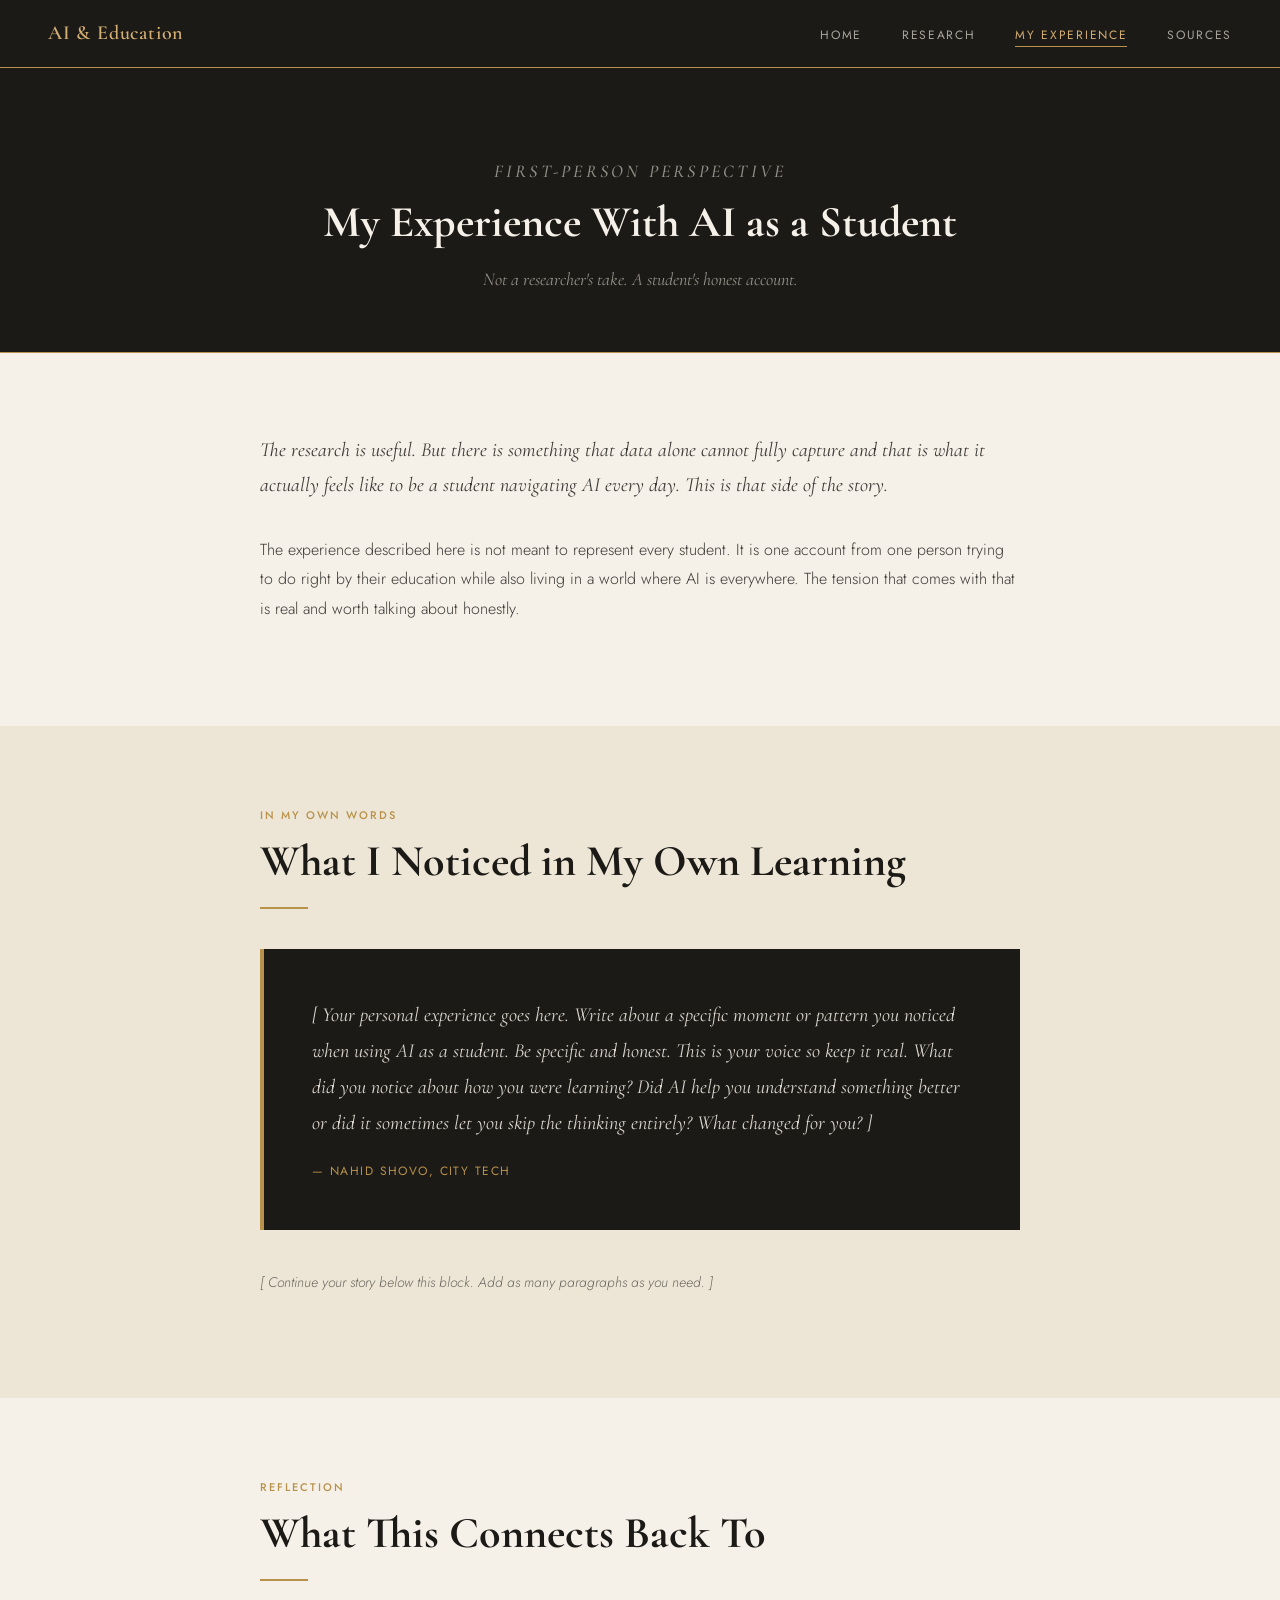
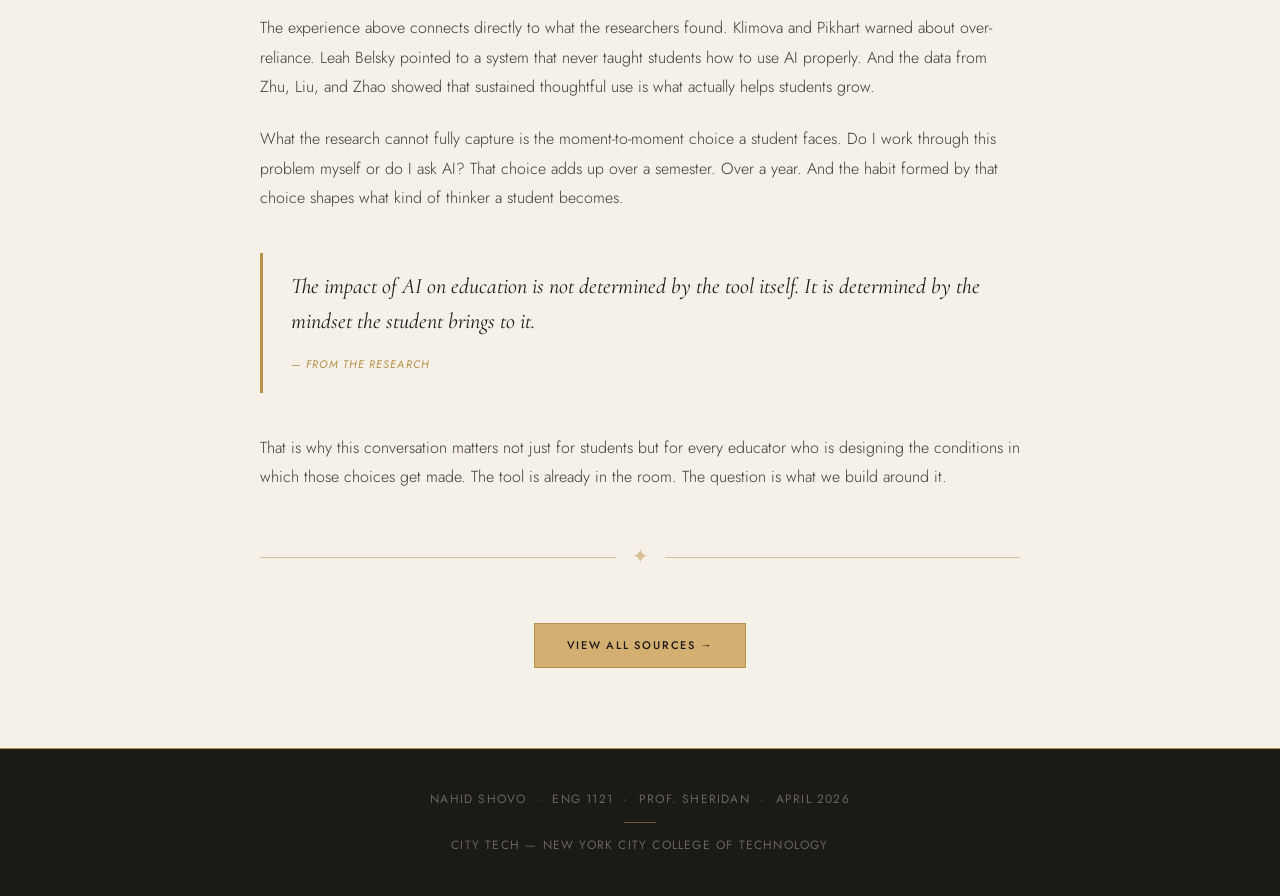
==== personal.html @ d8b07739 "website" ====
<!DOCTYPE html>
<html lang="en">
<head>
  <meta charset="UTF-8" />
  <meta name="viewport" content="width=device-width, initial-scale=1.0" />
  <title>AI & Education — My Experience</title>
  <link rel="stylesheet" href="style.css" />
</head>
<body>

  <nav>
    <a href="index.html" class="nav-brand">AI &amp; Education</a>
    <ul class="nav-links">
      <li><a href="index.html">Home</a></li>
      <li><a href="research.html">Research</a></li>
      <li><a href="personal.html" class="active">My Experience</a></li>
      <li><a href="sources.html">Sources</a></li>
    </ul>
  </nav>

  <main>

    <!-- PAGE HEADER -->
    <div class="page-header">
      <p class="eyebrow">First-Person Perspective</p>
      <h1 class="page-title">My Experience With AI as a Student</h1>
      <p>Not a researcher's take. A student's honest account.</p>
    </div>

    <!-- INTRO -->
    <section class="section">
      <div class="section-inner">

        <p class="lead-text">
          The research is useful. But there is something that data alone cannot fully
          capture and that is what it actually feels like to be a student navigating AI
          every day. This is that side of the story.
        </p>

        <p class="body-text">
          The experience described here is not meant to represent every student. It is one
          account from one person trying to do right by their education while also living
          in a world where AI is everywhere. The tension that comes with that is real
          and worth talking about honestly.
        </p>

      </div>
    </section>

    <!-- PERSONAL WRITING BLOCK -->
    <section class="section section-bg-parchment">
      <div class="section-inner">

        <p class="eyebrow">In My Own Words</p>
        <h2 class="page-title">What I Noticed in My Own Learning</h2>
        <div class="title-rule"></div>

        <!-- 
          ╔══════════════════════════════════════════════════════════╗
          ║  THIS IS YOUR SECTION — WRITE YOUR OWN EXPERIENCE HERE  ║
          ║  Replace the placeholder text between the <p> tags.     ║
          ╚══════════════════════════════════════════════════════════╝
        -->

        <div class="experience-block">
          <p>
            [ Your personal experience goes here. Write about a specific moment or pattern
            you noticed when using AI as a student. Be specific and honest. This is your
            voice so keep it real. What did you notice about how you were learning?
            Did AI help you understand something better or did it sometimes let you skip
            the thinking entirely? What changed for you? ]
          </p>
          <div class="author-tag">— Nahid Shovo, City Tech</div>
        </div>

        <!-- 
          You can add more paragraphs below after you write your experience.
          Example:

          <p class="body-text">
            The first time I realized AI was changing something about how I studied...
          </p>

          <p class="body-text">
            What I started doing differently after that was...
          </p>
        -->

        <p class="body-text" style="color:var(--ink-muted); font-style:italic; font-size:14px; margin-top:1rem;">
          [ Continue your story below this block. Add as many paragraphs as you need. ]
        </p>

      </div>
    </section>

    <!-- REFLECTION SECTION -->
    <section class="section">
      <div class="section-inner">

        <p class="eyebrow">Reflection</p>
        <h2 class="page-title">What This Connects Back To</h2>
        <div class="title-rule"></div>

        <p class="body-text">
          The experience above connects directly to what the researchers found. Klimova and
          Pikhart warned about over-reliance. Leah Belsky pointed to a system that never
          taught students how to use AI properly. And the data from Zhu, Liu, and Zhao
          showed that sustained thoughtful use is what actually helps students grow.
        </p>

        <p class="body-text">
          What the research cannot fully capture is the moment-to-moment choice a student
          faces. Do I work through this problem myself or do I ask AI? That choice adds
          up over a semester. Over a year. And the habit formed by that choice shapes
          what kind of thinker a student becomes.
        </p>

        <div class="pull-quote">
          <p>The impact of AI on education is not determined by the tool itself. It is determined by the mindset the student brings to it.</p>
          <cite>— From the research</cite>
        </div>

        <p class="body-text">
          That is why this conversation matters not just for students but for every educator
          who is designing the conditions in which those choices get made. The tool is
          already in the room. The question is what we build around it.
        </p>

        <div class="ornament-rule"><span>✦</span></div>

        <div style="text-align:center; margin-top:1rem;">
          <a href="sources.html" class="btn-nav">View All Sources →</a>
        </div>

      </div>
    </section>

  </main>

  <footer>
    <p>Nahid Shovo &nbsp;·&nbsp; ENG 1121 &nbsp;·&nbsp; Prof. Sheridan &nbsp;·&nbsp; April 2026</p>
    <div class="footer-rule"></div>
    <p>City Tech — New York City College of Technology</p>
  </footer>

</body>
</html>
---- style.css ----
@import url('https://fonts.googleapis.com/css2?family=Cormorant+Garamond:ital,wght@0,400;0,600;0,700;1,400;1,600&family=Jost:wght@300;400;500&display=swap');

*, *::before, *::after { box-sizing: border-box; margin: 0; padding: 0; }

:root {
  --cream: #F5F0E8;
  --parchment: #EDE6D6;
  --ink: #1C1A17;
  --ink-soft: #3D3A35;
  --ink-muted: #6B6760;
  --gold: #B8924A;
  --gold-light: #D4AF72;
  --gold-pale: #F0E6CC;
  --rule: rgba(28,26,23,0.15);
  --nav-h: 68px;
}

html { scroll-behavior: smooth; }

body {
  font-family: 'Jost', sans-serif;
  background: var(--cream);
  color: var(--ink);
  font-size: 16px;
  line-height: 1.75;
  min-height: 100vh;
}

/* ── NAV ── */
nav {
  position: fixed;
  top: 0; left: 0; right: 0;
  height: var(--nav-h);
  background: var(--ink);
  display: flex;
  align-items: center;
  justify-content: space-between;
  padding: 0 3rem;
  z-index: 100;
  border-bottom: 1px solid var(--gold);
}

.nav-brand {
  font-family: 'Cormorant Garamond', serif;
  font-size: 20px;
  font-weight: 600;
  color: var(--gold-light);
  letter-spacing: 0.04em;
  text-decoration: none;
}

.nav-links {
  display: flex;
  gap: 2.5rem;
  list-style: none;
}

.nav-links a {
  font-family: 'Jost', sans-serif;
  font-size: 12px;
  font-weight: 400;
  letter-spacing: 0.14em;
  text-transform: uppercase;
  color: rgba(245,240,232,0.65);
  text-decoration: none;
  transition: color 0.2s;
  padding-bottom: 2px;
  border-bottom: 1px solid transparent;
  transition: color 0.2s, border-color 0.2s;
}

.nav-links a:hover,
.nav-links a.active {
  color: var(--gold-light);
  border-bottom-color: var(--gold);
}

/* ── PAGE WRAPPER ── */
main {
  margin-top: var(--nav-h);
}

/* ── HERO (homepage) ── */
.hero {
  position: relative;
  min-height: 82vh;
  display: flex;
  flex-direction: column;
  align-items: center;
  justify-content: center;
  text-align: center;
  padding: 5rem 2rem 4rem;
  overflow: hidden;
}

.hero-bg {
  position: absolute;
  inset: 0;
  background: var(--ink);
}

.hero-bg::after {
  content: '';
  position: absolute;
  inset: 0;
  background: 
    repeating-linear-gradient(0deg, transparent, transparent 59px, rgba(184,146,74,0.06) 60px),
    repeating-linear-gradient(90deg, transparent, transparent 59px, rgba(184,146,74,0.06) 60px);
}

.hero-ornament {
  position: relative;
  font-family: 'Cormorant Garamond', serif;
  font-size: 11px;
  letter-spacing: 0.25em;
  text-transform: uppercase;
  color: var(--gold);
  margin-bottom: 1.5rem;
  display: flex;
  align-items: center;
  gap: 1rem;
}

.hero-ornament::before,
.hero-ornament::after {
  content: '';
  width: 48px;
  height: 1px;
  background: var(--gold);
  opacity: 0.6;
}

.hero-title {
  position: relative;
  font-family: 'Cormorant Garamond', serif;
  font-size: clamp(36px, 6vw, 64px);
  font-weight: 700;
  color: var(--cream);
  line-height: 1.12;
  max-width: 780px;
  margin-bottom: 1.75rem;
  letter-spacing: -0.01em;
}

.hero-title em {
  font-style: italic;
  color: var(--gold-light);
}

.hero-subtitle {
  position: relative;
  font-family: 'Jost', sans-serif;
  font-size: 15px;
  font-weight: 300;
  color: rgba(245,240,232,0.6);
  max-width: 520px;
  letter-spacing: 0.02em;
  margin-bottom: 3rem;
}

.hero-divider {
  position: relative;
  width: 64px;
  height: 2px;
  background: linear-gradient(90deg, transparent, var(--gold), transparent);
  margin: 0 auto 2.5rem;
}

.hero-intro {
  position: relative;
  max-width: 600px;
  font-family: 'Cormorant Garamond', serif;
  font-size: 19px;
  font-style: italic;
  color: rgba(245,240,232,0.78);
  line-height: 1.8;
  margin-bottom: 2.5rem;
}

.btn-nav {
  position: relative;
  display: inline-block;
  font-family: 'Jost', sans-serif;
  font-size: 11px;
  font-weight: 500;
  letter-spacing: 0.16em;
  text-transform: uppercase;
  color: var(--ink);
  background: var(--gold-light);
  text-decoration: none;
  padding: 0.75rem 2rem;
  border: 1px solid var(--gold);
  transition: background 0.2s, color 0.2s;
}

.btn-nav:hover {
  background: var(--gold);
  color: var(--ink);
}

/* ── IMAGE PLACEHOLDER ── */
.image-block {
  background: var(--parchment);
  border: 1px solid var(--rule);
  padding: 2.5rem;
  text-align: center;
}

.image-tag {
  width: 100%;
  max-width: 720px;
  height: 380px;
  object-fit: cover;
  display: block;
  margin: 0 auto;
  border: 1px solid var(--rule);
  background: var(--parchment);
}

.image-placeholder {
  width: 100%;
  max-width: 720px;
  height: 380px;
  background: var(--parchment);
  border: 1.5px dashed var(--gold);
  display: flex;
  flex-direction: column;
  align-items: center;
  justify-content: center;
  margin: 0 auto;
  gap: 0.5rem;
}

.image-placeholder span {
  font-family: 'Jost', sans-serif;
  font-size: 12px;
  letter-spacing: 0.1em;
  text-transform: uppercase;
  color: var(--gold);
}

.image-placeholder .ph-icon {
  font-size: 36px;
  color: var(--gold-light);
  opacity: 0.5;
}

.image-caption {
  margin-top: 0.75rem;
  font-family: 'Jost', sans-serif;
  font-size: 12px;
  color: var(--ink-muted);
  letter-spacing: 0.06em;
  font-style: italic;
}

/* ── CONTENT SECTIONS ── */
.section {
  padding: 5rem 2rem;
}

.section-inner {
  max-width: 760px;
  margin: 0 auto;
}

.section-inner.wide {
  max-width: 960px;
}

.section-bg-parchment {
  background: var(--parchment);
}

.section-bg-ink {
  background: var(--ink);
  color: var(--cream);
}

/* ── TYPOGRAPHY ── */
.eyebrow {
  font-family: 'Jost', sans-serif;
  font-size: 11px;
  font-weight: 500;
  letter-spacing: 0.18em;
  text-transform: uppercase;
  color: var(--gold);
  margin-bottom: 0.6rem;
}

h1, h2, h3 {
  font-family: 'Cormorant Garamond', serif;
}

.page-title {
  font-size: clamp(28px, 4vw, 44px);
  font-weight: 700;
  color: var(--ink);
  line-height: 1.2;
  margin-bottom: 0.5rem;
}

.section-bg-ink .page-title { color: var(--cream); }

.title-rule {
  width: 48px;
  height: 2px;
  background: var(--gold);
  margin: 1.2rem 0 2rem;
}

.lead-text {
  font-family: 'Cormorant Garamond', serif;
  font-size: 20px;
  font-style: italic;
  color: var(--ink-soft);
  line-height: 1.75;
  margin-bottom: 2rem;
}

.body-text {
  font-family: 'Jost', sans-serif;
  font-size: 16px;
  font-weight: 300;
  color: var(--ink-soft);
  line-height: 1.85;
  margin-bottom: 1.4rem;
}

.body-text strong { font-weight: 500; color: var(--ink); }

/* ── PULL QUOTE ── */
.pull-quote {
  border-left: 3px solid var(--gold);
  padding: 1rem 0 1rem 1.75rem;
  margin: 2.5rem 0;
}

.pull-quote p {
  font-family: 'Cormorant Garamond', serif;
  font-size: 22px;
  font-style: italic;
  color: var(--ink);
  line-height: 1.6;
  margin-bottom: 0.6rem;
}

.pull-quote cite {
  font-family: 'Jost', sans-serif;
  font-size: 11px;
  letter-spacing: 0.1em;
  text-transform: uppercase;
  color: var(--gold);
}

/* ── RESEARCH CARDS ── */
.research-grid {
  display: grid;
  grid-template-columns: repeat(auto-fit, minmax(280px, 1fr));
  gap: 1.5rem;
  margin: 2.5rem 0;
}

.research-card {
  background: var(--cream);
  border: 1px solid var(--rule);
  padding: 2rem;
  border-top: 3px solid var(--gold);
  transition: transform 0.2s;
}

.research-card:hover { transform: translateY(-3px); }

.research-card .rc-number {
  font-family: 'Cormorant Garamond', serif;
  font-size: 48px;
  font-weight: 600;
  color: var(--gold-pale);
  line-height: 1;
  margin-bottom: 0.5rem;
}

.research-card h3 {
  font-size: 19px;
  font-weight: 600;
  color: var(--ink);
  margin-bottom: 0.75rem;
  line-height: 1.3;
}

.research-card p {
  font-family: 'Jost', sans-serif;
  font-size: 14px;
  font-weight: 300;
  color: var(--ink-muted);
  line-height: 1.7;
}

/* ── PERSONAL EXPERIENCE ── */
.experience-block {
  background: var(--ink);
  color: var(--cream);
  padding: 3rem;
  border-left: 4px solid var(--gold);
  margin: 2.5rem 0;
}

.experience-block p {
  font-family: 'Cormorant Garamond', serif;
  font-size: 20px;
  font-style: italic;
  line-height: 1.8;
  color: rgba(245,240,232,0.88);
}

.experience-block .author-tag {
  margin-top: 1.25rem;
  font-family: 'Jost', sans-serif;
  font-size: 12px;
  letter-spacing: 0.12em;
  text-transform: uppercase;
  color: var(--gold);
}

/* ── SOURCES PAGE ── */
.source-list {
  list-style: none;
  border-top: 1px solid var(--rule);
  margin-top: 2rem;
}

.source-list li {
  padding: 1.75rem 0;
  border-bottom: 1px solid var(--rule);
  display: grid;
  grid-template-columns: 40px 1fr;
  gap: 1.25rem;
  align-items: start;
}

.source-num {
  font-family: 'Cormorant Garamond', serif;
  font-size: 28px;
  font-weight: 600;
  color: var(--gold-light);
  line-height: 1;
  padding-top: 4px;
}

.source-content h3 {
  font-size: 17px;
  font-weight: 600;
  color: var(--ink);
  margin-bottom: 0.25rem;
}

.source-content .source-author {
  font-family: 'Jost', sans-serif;
  font-size: 13px;
  color: var(--gold);
  font-weight: 500;
  letter-spacing: 0.04em;
  margin-bottom: 0.5rem;
}

.source-content .source-desc {
  font-family: 'Jost', sans-serif;
  font-size: 13px;
  font-weight: 300;
  color: var(--ink-muted);
  line-height: 1.7;
}

.source-tag {
  display: inline-block;
  font-family: 'Jost', sans-serif;
  font-size: 10px;
  font-weight: 500;
  letter-spacing: 0.1em;
  text-transform: uppercase;
  color: var(--ink);
  background: var(--gold-pale);
  border: 1px solid var(--gold);
  padding: 2px 8px;
  margin-top: 0.6rem;
}

/* ── FOOTER ── */
footer {
  background: var(--ink);
  border-top: 1px solid var(--gold);
  padding: 2.5rem 3rem;
  text-align: center;
}

footer p {
  font-family: 'Jost', sans-serif;
  font-size: 12px;
  letter-spacing: 0.1em;
  color: rgba(245,240,232,0.35);
  text-transform: uppercase;
}

footer .footer-rule {
  width: 32px;
  height: 1px;
  background: var(--gold);
  margin: 0.75rem auto;
  opacity: 0.5;
}

/* ── FADE-IN ANIMATION ── */
.fade-up {
  opacity: 0;
  transform: translateY(22px);
  animation: fadeUp 0.7s ease forwards;
}

.fade-up:nth-child(1) { animation-delay: 0.1s; }
.fade-up:nth-child(2) { animation-delay: 0.22s; }
.fade-up:nth-child(3) { animation-delay: 0.34s; }
.fade-up:nth-child(4) { animation-delay: 0.46s; }
.fade-up:nth-child(5) { animation-delay: 0.58s; }

@keyframes fadeUp {
  to { opacity: 1; transform: translateY(0); }
}

/* ── HORIZONTAL RULE ORNAMENT ── */
.ornament-rule {
  display: flex;
  align-items: center;
  gap: 1rem;
  margin: 3rem 0;
  color: var(--gold);
  opacity: 0.5;
}

.ornament-rule::before,
.ornament-rule::after {
  content: '';
  flex: 1;
  height: 1px;
  background: var(--gold);
}

.ornament-rule span {
  font-family: 'Cormorant Garamond', serif;
  font-size: 20px;
}

/* ── PAGE HEADER BAND ── */
.page-header {
  background: var(--ink);
  padding: 4.5rem 2rem 3.5rem;
  text-align: center;
  border-bottom: 1px solid var(--gold);
}

.page-header .eyebrow { margin-bottom: 0.5rem; }

.page-header .page-title { color: var(--cream); }

.page-header p {
  font-family: 'Cormorant Garamond', serif;
  font-size: 18px;
  font-style: italic;
  color: rgba(245,240,232,0.55);
  max-width: 540px;
  margin: 1rem auto 0;
}

/* ── TAB NAVIGATION (research page) ── */
.section-nav {
  display: flex;
  gap: 0;
  border-bottom: 1px solid var(--rule);
  margin-bottom: 3rem;
}

.section-nav a {
  font-family: 'Jost', sans-serif;
  font-size: 12px;
  font-weight: 400;
  letter-spacing: 0.1em;
  text-transform: uppercase;
  color: var(--ink-muted);
  text-decoration: none;
  padding: 0.75rem 1.5rem;
  border-bottom: 2px solid transparent;
  margin-bottom: -1px;
  transition: color 0.2s, border-color 0.2s;
}

.section-nav a:hover {
  color: var(--ink);
  border-bottom-color: var(--gold);
}

/* ── RESPONSIVE ── */
@media (max-width: 640px) {
  nav { padding: 0 1.25rem; }
  .nav-links { gap: 1.25rem; }
  .nav-links a { font-size: 10px; letter-spacing: 0.1em; }
  .section { padding: 3.5rem 1.25rem; }
  .page-header { padding: 3.5rem 1.25rem 2.5rem; }
  .experience-block { padding: 2rem 1.5rem; }
  footer { padding: 2rem 1.25rem; }
}
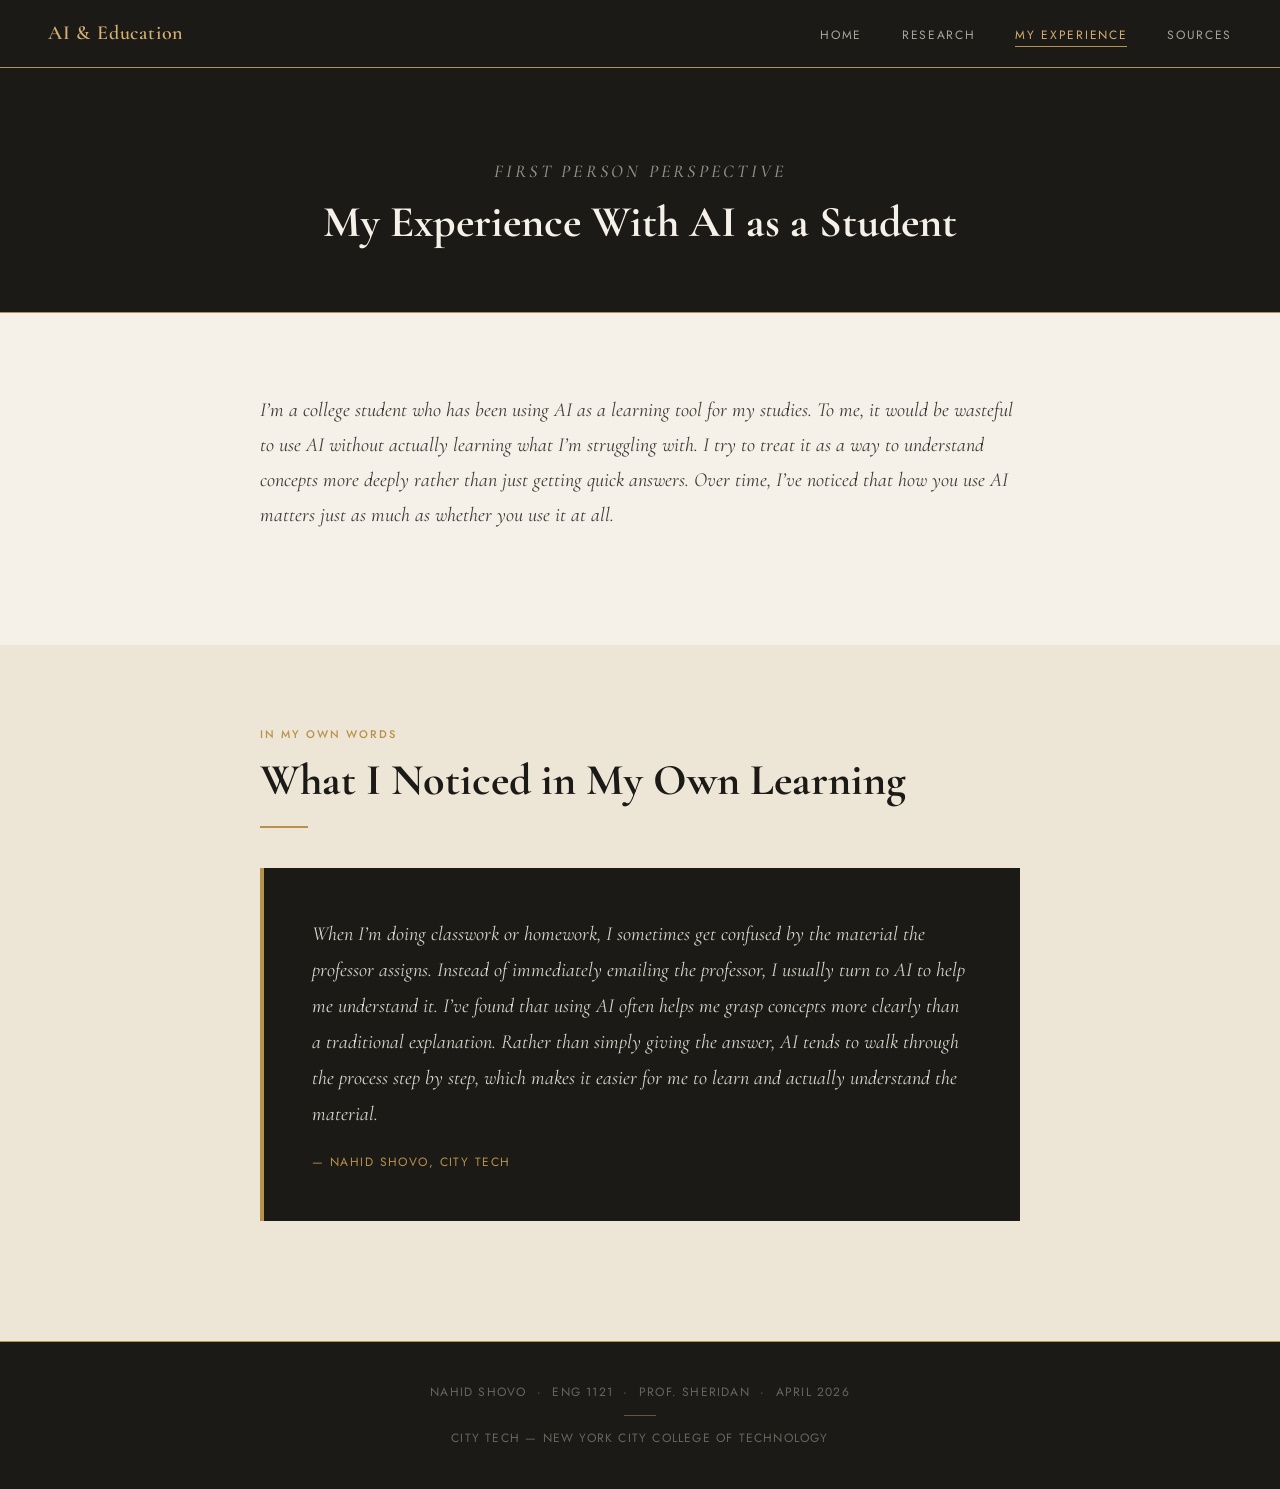
==== commit af9e7f10: "Update personal.html" ====
--- a/personal.html
+++ b/personal.html
@@ -22,9 +22,8 @@
 
     <!-- PAGE HEADER -->
     <div class="page-header">
-      <p class="eyebrow">First-Person Perspective</p>
+      <p class="eyebrow">First Person Perspective</p>
       <h1 class="page-title">My Experience With AI as a Student</h1>
-      <p>Not a researcher's take. A student's honest account.</p>
     </div>
 
     <!-- INTRO -->
@@ -32,17 +31,9 @@
       <div class="section-inner">
 
         <p class="lead-text">
-          The research is useful. But there is something that data alone cannot fully
-          capture and that is what it actually feels like to be a student navigating AI
-          every day. This is that side of the story.
+            I’m a college student who has been using AI as a learning tool for my studies. To me, it would be wasteful to use AI without actually learning what I’m struggling with. I try to treat it as a way to understand concepts more deeply rather than just getting quick answers. Over time, I’ve noticed that how you use AI matters just as much as whether you use it at all.
         </p>
 
-        <p class="body-text">
-          The experience described here is not meant to represent every student. It is one
-          account from one person trying to do right by their education while also living
-          in a world where AI is everywhere. The tension that comes with that is real
-          and worth talking about honestly.
-        </p>
 
       </div>
     </section>
@@ -55,86 +46,15 @@
         <h2 class="page-title">What I Noticed in My Own Learning</h2>
         <div class="title-rule"></div>
 
-        <!-- 
-          ╔══════════════════════════════════════════════════════════╗
-          ║  THIS IS YOUR SECTION — WRITE YOUR OWN EXPERIENCE HERE  ║
-          ║  Replace the placeholder text between the <p> tags.     ║
-          ╚══════════════════════════════════════════════════════════╝
-        -->
-
         <div class="experience-block">
           <p>
-            [ Your personal experience goes here. Write about a specific moment or pattern
-            you noticed when using AI as a student. Be specific and honest. This is your
-            voice so keep it real. What did you notice about how you were learning?
-            Did AI help you understand something better or did it sometimes let you skip
-            the thinking entirely? What changed for you? ]
+            When I’m doing classwork or homework, I sometimes get confused by the material the professor assigns. Instead of immediately emailing the professor, I usually turn to AI to help me understand it. I’ve found that using AI often helps me grasp concepts more clearly than a traditional explanation. Rather than simply giving the answer, AI tends to walk through the process step by step, which makes it easier for me to learn and actually understand the material.
           </p>
           <div class="author-tag">— Nahid Shovo, City Tech</div>
         </div>
 
-        <!-- 
-          You can add more paragraphs below after you write your experience.
-          Example:
-
-          <p class="body-text">
-            The first time I realized AI was changing something about how I studied...
-          </p>
-
-          <p class="body-text">
-            What I started doing differently after that was...
-          </p>
-        -->
-
-        <p class="body-text" style="color:var(--ink-muted); font-style:italic; font-size:14px; margin-top:1rem;">
-          [ Continue your story below this block. Add as many paragraphs as you need. ]
-        </p>
-
       </div>
     </section>
-
-    <!-- REFLECTION SECTION -->
-    <section class="section">
-      <div class="section-inner">
-
-        <p class="eyebrow">Reflection</p>
-        <h2 class="page-title">What This Connects Back To</h2>
-        <div class="title-rule"></div>
-
-        <p class="body-text">
-          The experience above connects directly to what the researchers found. Klimova and
-          Pikhart warned about over-reliance. Leah Belsky pointed to a system that never
-          taught students how to use AI properly. And the data from Zhu, Liu, and Zhao
-          showed that sustained thoughtful use is what actually helps students grow.
-        </p>
-
-        <p class="body-text">
-          What the research cannot fully capture is the moment-to-moment choice a student
-          faces. Do I work through this problem myself or do I ask AI? That choice adds
-          up over a semester. Over a year. And the habit formed by that choice shapes
-          what kind of thinker a student becomes.
-        </p>
-
-        <div class="pull-quote">
-          <p>The impact of AI on education is not determined by the tool itself. It is determined by the mindset the student brings to it.</p>
-          <cite>— From the research</cite>
-        </div>
-
-        <p class="body-text">
-          That is why this conversation matters not just for students but for every educator
-          who is designing the conditions in which those choices get made. The tool is
-          already in the room. The question is what we build around it.
-        </p>
-
-        <div class="ornament-rule"><span>✦</span></div>
-
-        <div style="text-align:center; margin-top:1rem;">
-          <a href="sources.html" class="btn-nav">View All Sources →</a>
-        </div>
-
-      </div>
-    </section>
-
   </main>
 
   <footer>
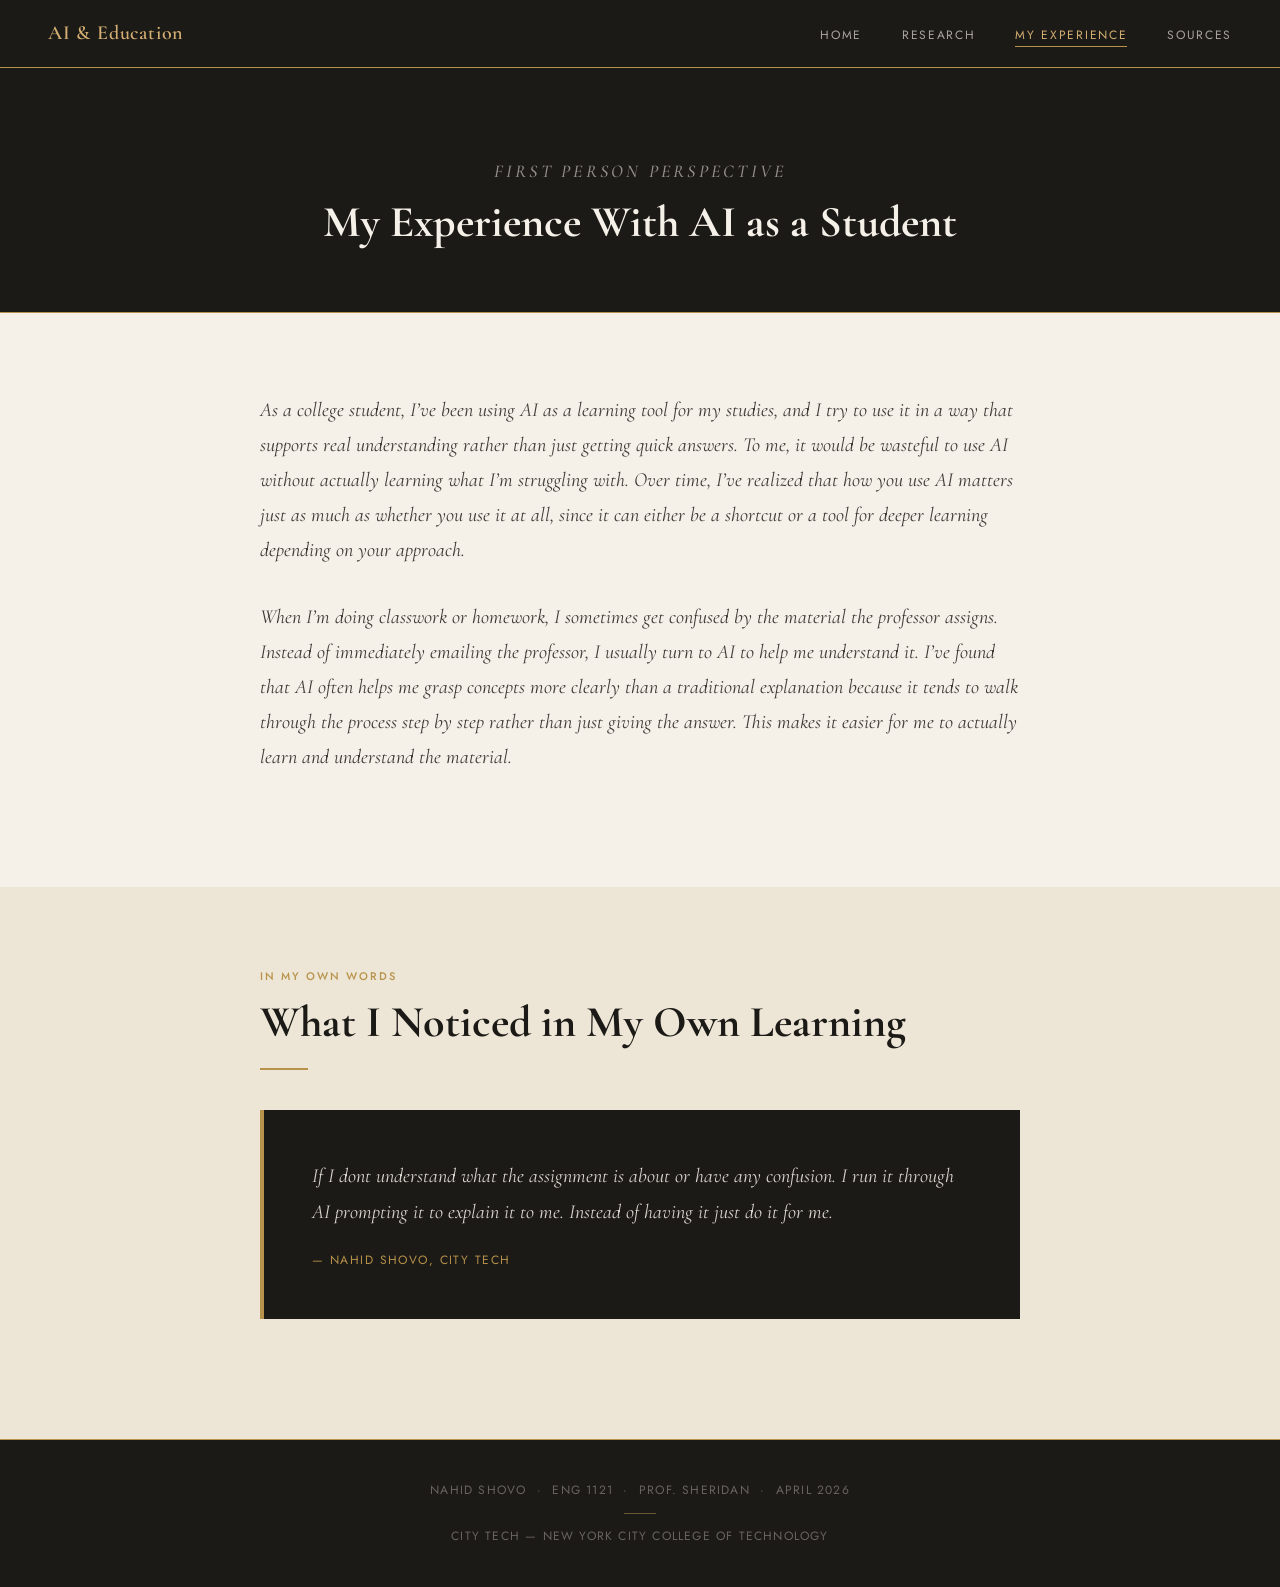
==== commit a822d853: "Update personal.html" ====
--- a/personal.html
+++ b/personal.html
@@ -31,9 +31,12 @@
       <div class="section-inner">
 
         <p class="lead-text">
-            I’m a college student who has been using AI as a learning tool for my studies. To me, it would be wasteful to use AI without actually learning what I’m struggling with. I try to treat it as a way to understand concepts more deeply rather than just getting quick answers. Over time, I’ve noticed that how you use AI matters just as much as whether you use it at all.
+          As a college student, I’ve been using AI as a learning tool for my studies, and I try to use it in a way that supports real understanding rather than just getting quick answers. To me, it would be wasteful to use AI without actually learning what I’m struggling with. Over time, I’ve realized that how you use AI matters just as much as whether you use it at all, since it can either be a shortcut or a tool for deeper learning depending on your approach.
         </p>
 
+        <p class="lead-text">
+          When I’m doing classwork or homework, I sometimes get confused by the material the professor assigns. Instead of immediately emailing the professor, I usually turn to AI to help me understand it. I’ve found that AI often helps me grasp concepts more clearly than a traditional explanation because it tends to walk through the process step by step rather than just giving the answer. This makes it easier for me to actually learn and understand the material.
+        </p>
 
       </div>
     </section>
@@ -48,7 +51,7 @@
 
         <div class="experience-block">
           <p>
-            When I’m doing classwork or homework, I sometimes get confused by the material the professor assigns. Instead of immediately emailing the professor, I usually turn to AI to help me understand it. I’ve found that using AI often helps me grasp concepts more clearly than a traditional explanation. Rather than simply giving the answer, AI tends to walk through the process step by step, which makes it easier for me to learn and actually understand the material.
+            If I dont understand what the assignment is about or have any confusion. I run it through AI prompting it to explain it to me. Instead of having it just do it for me.
           </p>
           <div class="author-tag">— Nahid Shovo, City Tech</div>
         </div>
